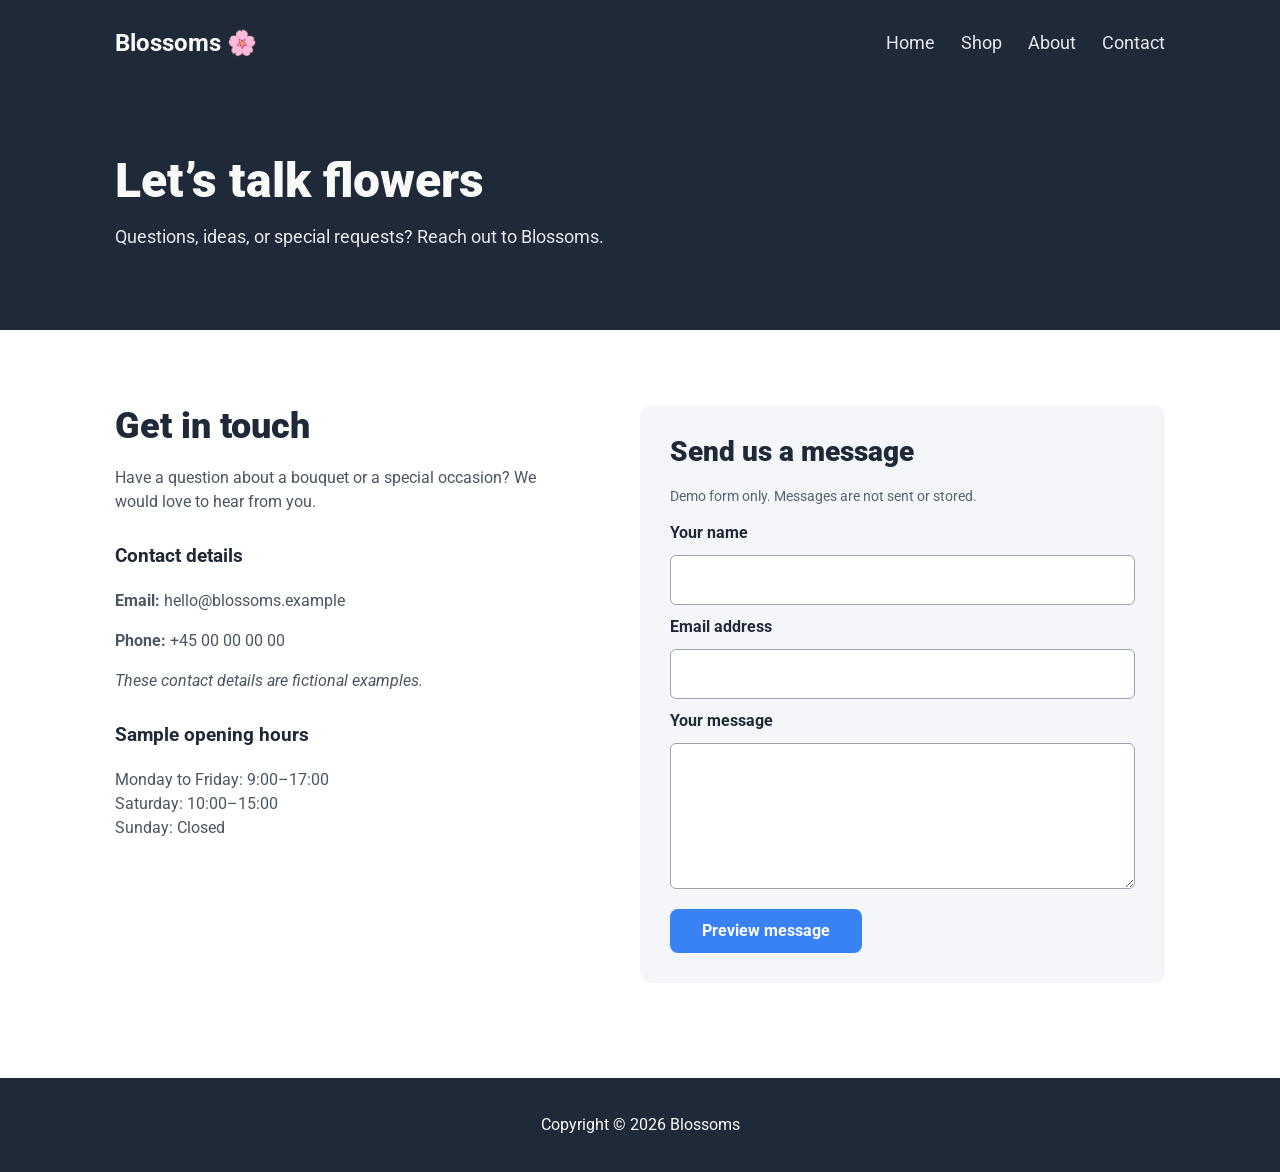
==== contact.html @ 5e108388 "update" ====
<!DOCTYPE html>
<html lang="en">

<head>
  <meta charset="UTF-8">
  <meta name="viewport" content="width=device-width, initial-scale=1.0">
  <meta name="description" content="Discover beautiful flowers at Blossoms.">
  <title>Blossoms | Contact</title>
  <link rel="stylesheet" href="style.css">
</head>

<body>
  <div class="dark-top">
    <header class="site-header container">
      <a class="logo" href="index.html">Blossoms 🌸</a>
      <input class="menu-toggle" type="checkbox" id="menu-toggle" aria-label="Toggle navigation">
      <label class="menu-icon" for="menu-toggle"><span></span><span></span><span></span></label>
      <nav class="site-nav" aria-label="Main navigation">
        <a href="index.html">Home</a>
        <a href="shop.html">Shop</a>
        <a href="about.html">About</a>
        <a href="contact.html" aria-current="page">Contact</a>
      </nav>
    </header>
    <section class="page-intro container">
      <h1>Let’s talk flowers</h1>
      <p>Questions, ideas, or special requests? Reach out to Blossoms.</p>
    </section>
  </div>
  <main>
    <section class="container inner-section contact-layout">
      <div class="contact-info">
        <h2>Get in touch</h2>
        <p>Have a question about a bouquet or a special occasion? We would love to hear from you.</p>
        <h3>Contact details</h3>
        <p><strong>Email:</strong> hello@blossoms.example</p>
        <p><strong>Phone:</strong> +45 00 00 00 00</p>
        <p><em>These contact details are fictional examples.</em></p>
        <h3>Sample opening hours</h3>
        <p>Monday to Friday: 9:00–17:00<br>Saturday: 10:00–15:00<br>Sunday: Closed</p>
      </div>
      <div class="contact-panel">
        <h2>Send us a message</h2>
        <p class="form-note">Demo form only. Messages are not sent or stored.</p>
        <form action="#" method="get"><label for="name">Your name</label><input id="name" name="name" type="text"
            autocomplete="name" required><label for="email">Email address</label><input id="email" name="email"
            type="email" autocomplete="email" required><label for="message">Your message</label><textarea id="message"
            name="message" rows="5" required></textarea><button class="button" type="submit">Preview message</button>
        </form>
      </div>
    </section>
  </main>
  <footer class="site-footer">
    <p>Copyright © 2026 Blossoms</p>
  </footer>
</body>

</html>
---- style.css ----
@import url('https://fonts.googleapis.com/css2?family=Roboto:wght@300;400;500;700;900&display=swap');

:root {
  --dark: #1F2937;
  --blue: #3882F6;
  --light: #E5E7EB;
  --white: #F9FAF8;
}

* {
  box-sizing: border-box;
}

body {
  margin: 0;
  font-family: Roboto, Arial, sans-serif;
  color: var(--dark);
  line-height: 1.5;
}

img {
  display: block;
  max-width: 100%;
  height: auto;
}

a {
  text-decoration: none;
}

.container {
  width: min(100% - 40px, 1050px);
  margin-inline: auto;
}

.dark-top,
.site-footer {
  background: var(--dark);
}

.site-header {
  display: flex;
  justify-content: space-between;
  align-items: center;
  min-height: 85px;
  gap: 24px;
  position: relative;
}

.logo {
  color: var(--white);
  font-size: 24px;
  font-weight: 700;
}

.site-nav {
  display: flex;
  gap: 26px;
}

.site-nav a {
  color: var(--light);
  font-size: 18px;
}

.site-nav a:hover,
.site-nav a:focus-visible {
  color: white;
  text-decoration: underline;
}

.menu-toggle,
.menu-icon {
  display: none;
}

.hero {
  display: flex;
  align-items: center;
  gap: 45px;
  padding-block: 85px 110px;
}

.hero-copy,
.hero-image {
  flex: 1 1 0;
  min-width: 0;
}

h1 {
  color: var(--white);
  font-size: 48px;
  font-weight: 900;
  line-height: 1.1;
  margin: 0 0 15px;
}

.hero-copy p {
  color: var(--light);
  font-size: 18px;
  margin: 0 0 20px;
}

.hero-image {
  border-radius: 8px;
  background: #dce5ed;
  object-fit: cover;
}

.button {
  display: inline-block;
  background: var(--blue);
  color: white;
  padding: 10px 32px;
  border-radius: 8px;
  font-weight: 700;
}

.button:hover,
.button:focus-visible {
  filter: brightness(.9);
}

.features {
  text-align: center;
  padding-block: 55px 95px;
}

.features h2 {
  font-size: 36px;
  font-weight: 900;
  margin: 0 0 42px;
}

.feature-list {
  display: flex;
  flex-wrap: wrap;
  justify-content: center;
  gap: 28px;
}

.feature {
  flex: 0 1 195px;
}

.feature-icon {
  display: flex;
  align-items: center;
  justify-content: center;
  border: 4px solid var(--blue);
  border-radius: 12px;
  height: 150px;
  font-size: 65px;
}

.feature h3 {
  margin: 12px 0 3px;
}

.feature p {
  margin: 0;
  color: #586273;
}

.testimonial {
  background: var(--light);
  padding-block: 100px;
}

.quote-inner {
  max-width: 790px;
}

blockquote {
  font-size: 36px;
  font-style: italic;
  font-weight: 300;
  line-height: 1.3;
  margin: 0;
}

.quote-credit {
  text-align: right;
  font-size: 20px;
  font-weight: 700;
}

.cta-wrap {
  padding-block: 90px;
}

.cta {
  display: flex;
  align-items: center;
  justify-content: space-between;
  gap: 30px;
  background: var(--blue);
  color: white;
  border-radius: 8px;
  padding: 42px 75px;
}

.cta h2 {
  margin: 0;
  font-size: 24px;
}

.cta p {
  margin: 3px 0 0;
  color: #edf3ff;
}

.button-outline {
  border: 2px solid white;
  flex-shrink: 0;
}

.site-footer {
  text-align: center;
  padding: 35px 15px;
  color: var(--white);
}

.site-footer p {
  margin: 0;
}

@media(max-width:768px) {
  .site-header {
    min-height: 75px;
  }

  .menu-icon {
    display: flex;
    flex-direction: column;
    justify-content: center;
    gap: 5px;
    cursor: pointer;
    padding: 12px;
  }

  .menu-icon span {
    display: block;
    width: 27px;
    height: 3px;
    border-radius: 2px;
    background: white;
  }

  .site-nav {
    display: none;
    position: absolute;
    top: 100%;
    left: 0;
    right: 0;
    z-index: 5;
    flex-direction: column;
    gap: 0;
    background: var(--dark);
    padding: 10px 20px 20px;
  }

  .site-nav a {
    padding: 10px;
  }

  .menu-toggle:checked~.site-nav {
    display: flex;
  }

  .menu-toggle:focus-visible+.menu-icon {
    outline: 2px solid white;
    outline-offset: 3px;
  }

  .hero {
    flex-direction: column;
    align-items: stretch;
    padding-block: 55px 70px;
  }

  .hero-image {
    width: 100%;
    max-height: 350px;
  }

  .cta {
    padding: 32px;
  }
}

@media(max-width:480px) {
  .container {
    width: min(100% - 30px, 1050px);
  }

  .logo {
    font-size: 21px;
  }

  h1 {
    font-size: 38px;
  }

  .features h2 {
    font-size: 30px;
  }

  .feature {
    flex: 1 1 135px;
  }

  .feature-icon {
    height: 120px;
  }

  blockquote {
    font-size: 27px;
  }

  .testimonial {
    padding-block: 65px;
  }

  .cta {
    flex-direction: column;
    align-items: flex-start;
  }
}

/* Shared inner-page components: Flexbox only, no CSS Grid */
.page-intro {
  padding-block: 70px 80px;
}

.page-intro h1 {
  max-width: 760px;
}

.page-intro p {
  color: var(--light);
  font-size: 18px;
  max-width: 680px;
  margin: 0;
}

.inner-section {
  padding-block: 75px 95px;
}

.inner-section h2,
.values-section h2 {
  font-size: 36px;
  font-weight: 900;
  line-height: 1.2;
  margin: 0 0 18px;
}

.section-lead {
  color: #586273;
  margin: 0 0 36px;
}

.product-list {
  display: flex;
  flex-wrap: wrap;
  gap: 26px;
}

.product-card {
  flex: 1 1 220px;
  min-width: 0;
  border: 1px solid var(--light);
  border-radius: 12px;
  overflow: hidden;
  box-shadow: 0 4px 18px rgba(31, 41, 55, .07);
}

.product-card img {
  width: 100%;
  aspect-ratio: 3/2;
  object-fit: cover;
  background: #e8edf2;
}

.product-body {
  padding: 22px;
  display: flex;
  flex-direction: column;
  align-items: flex-start;
  gap: 10px;
}

.product-body h3,
.product-body p {
  margin: 0;
}

.product-body strong {
  font-size: 20px;
}

.text-link {
  color: #1d59a9;
  font-weight: 700;
}

.text-link:hover,
.text-link:focus-visible {
  text-decoration: underline;
}

.shop-note {
  margin-top: 30px;
  color: #586273;
  font-size: 14px;
}

.about-layout,
.contact-layout {
  display: flex;
  gap: 60px;
  align-items: center;
}

.about-copy,
.about-image,
.contact-info,
.contact-panel {
  flex: 1 1 0;
  min-width: 0;
}

.about-copy p,
.contact-info p {
  color: #4b5563;
}

.about-copy .button {
  margin-top: 12px;
}

.about-image {
  border-radius: 12px;
  background: #e8edf2;
}

.values-section {
  background: var(--light);
  padding-block: 70px 85px;
  text-align: center;
}

.values-list {
  display: flex;
  flex-wrap: wrap;
  justify-content: center;
  gap: 26px;
  margin-top: 35px;
}

.values-list article {
  flex: 1 1 220px;
  max-width: 330px;
}

.value-symbol {
  font-size: 44px;
}

.values-list h3 {
  margin: 10px 0 5px;
}

.values-list p {
  margin: 0;
}

.contact-layout {
  align-items: flex-start;
}

.contact-info h3 {
  margin-top: 28px;
}

.contact-panel {
  background: #f4f6f9;
  border-radius: 12px;
  padding: 30px;
}

.contact-panel h2 {
  font-size: 28px;
}

.form-note {
  font-size: 14px;
  color: #586273;
}

.contact-panel form {
  display: flex;
  flex-direction: column;
  gap: 10px;
}

.contact-panel label {
  font-weight: 700;
}

.contact-panel input,
.contact-panel textarea {
  font: inherit;
  width: 100%;
  padding: 12px;
  border: 1px solid #9ca3af;
  border-radius: 6px;
  background: white;
}

.contact-panel input:focus-visible,
.contact-panel textarea:focus-visible {
  outline: 3px solid #90baff;
}

.contact-panel button {
  align-self: flex-start;
  border: 0;
  cursor: pointer;
  margin-top: 10px;
  font: inherit;
  font-weight: 700;
}

@media(max-width:768px) {

  .about-layout,
  .contact-layout {
    flex-direction: column;
    align-items: stretch;
    gap: 30px;
  }

  .page-intro {
    padding-block: 50px 60px;
  }

  .inner-section {
    padding-block: 55px 70px;
  }
}

@media(max-width:480px) {

  .inner-section h2,
  .values-section h2 {
    font-size: 30px;
  }

  .contact-panel {
    padding: 22px;
  }
}
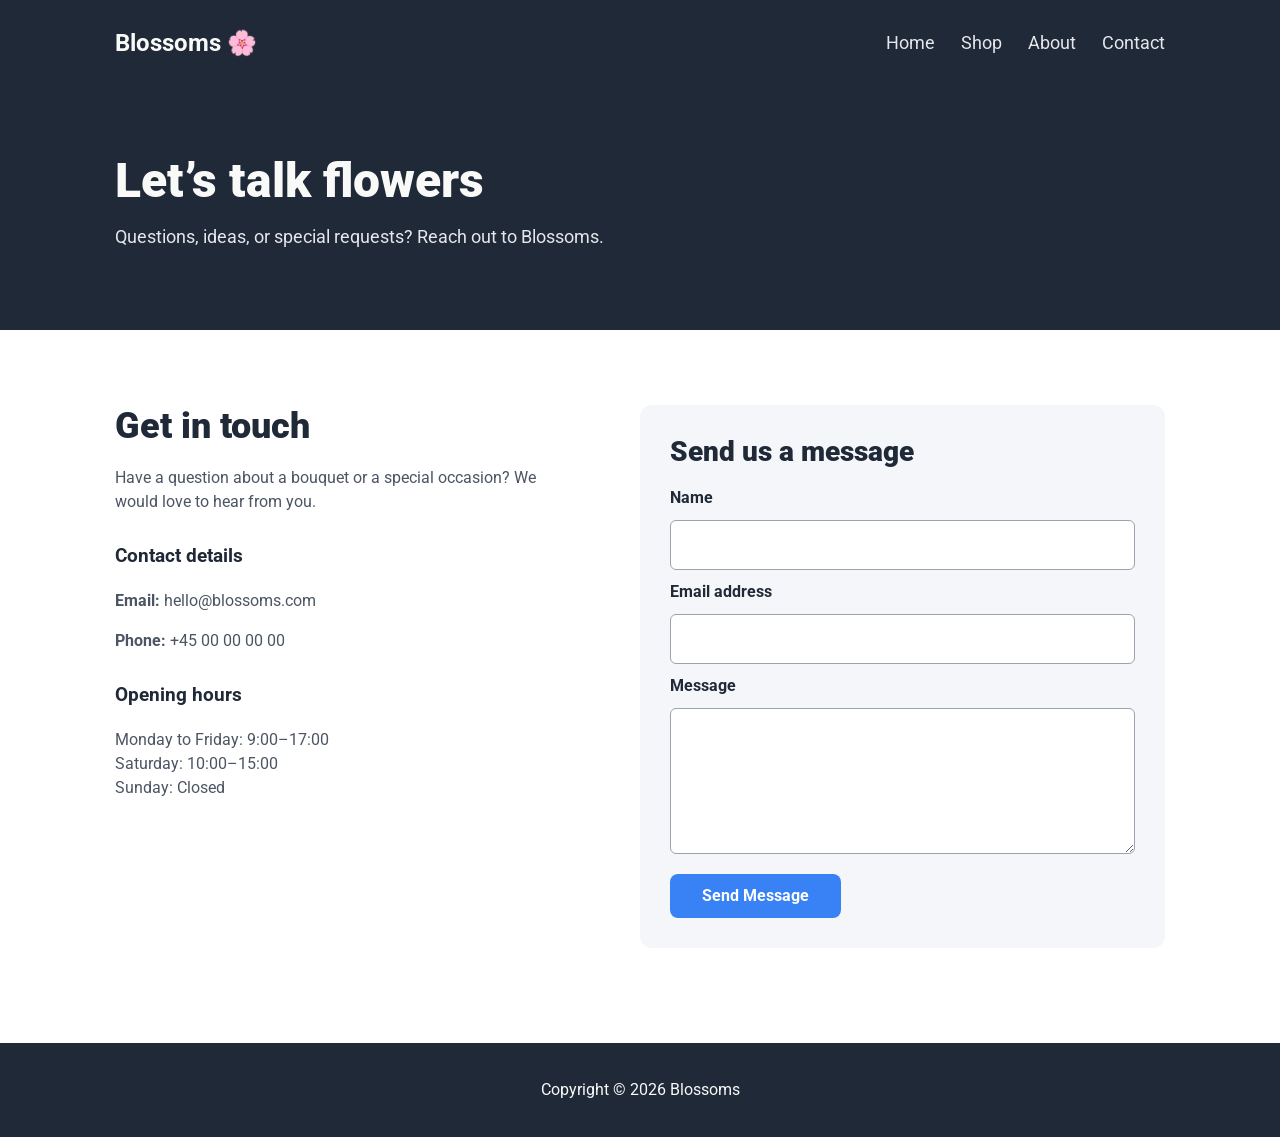
==== commit f71d6fb2: "minor update in contact page" ====
--- a/contact.html
+++ b/contact.html
@@ -33,19 +33,22 @@
         <h2>Get in touch</h2>
         <p>Have a question about a bouquet or a special occasion? We would love to hear from you.</p>
         <h3>Contact details</h3>
-        <p><strong>Email:</strong> hello@blossoms.example</p>
+        <p><strong>Email:</strong> hello@blossoms.com</p>
         <p><strong>Phone:</strong> +45 00 00 00 00</p>
-        <p><em>These contact details are fictional examples.</em></p>
-        <h3>Sample opening hours</h3>
+        <h3>Opening hours</h3>
         <p>Monday to Friday: 9:00–17:00<br>Saturday: 10:00–15:00<br>Sunday: Closed</p>
       </div>
       <div class="contact-panel">
         <h2>Send us a message</h2>
-        <p class="form-note">Demo form only. Messages are not sent or stored.</p>
-        <form action="#" method="get"><label for="name">Your name</label><input id="name" name="name" type="text"
-            autocomplete="name" required><label for="email">Email address</label><input id="email" name="email"
-            type="email" autocomplete="email" required><label for="message">Your message</label><textarea id="message"
-            name="message" rows="5" required></textarea><button class="button" type="submit">Preview message</button>
+        <form action="#" method="get">
+          <label for="name">Name</label>
+          <input id="name" name="name" type="text" autocomplete="name" required>
+          <label for="email">Email address</label>
+          <input id="email" name="email" type="email" autocomplete="email" required>
+          <label for="message">Message</label>
+          <textarea id="message" name="message" rows="5" required>
+          </textarea>
+          <button class="button" type="submit">Send Message</button>
         </form>
       </div>
     </section>
